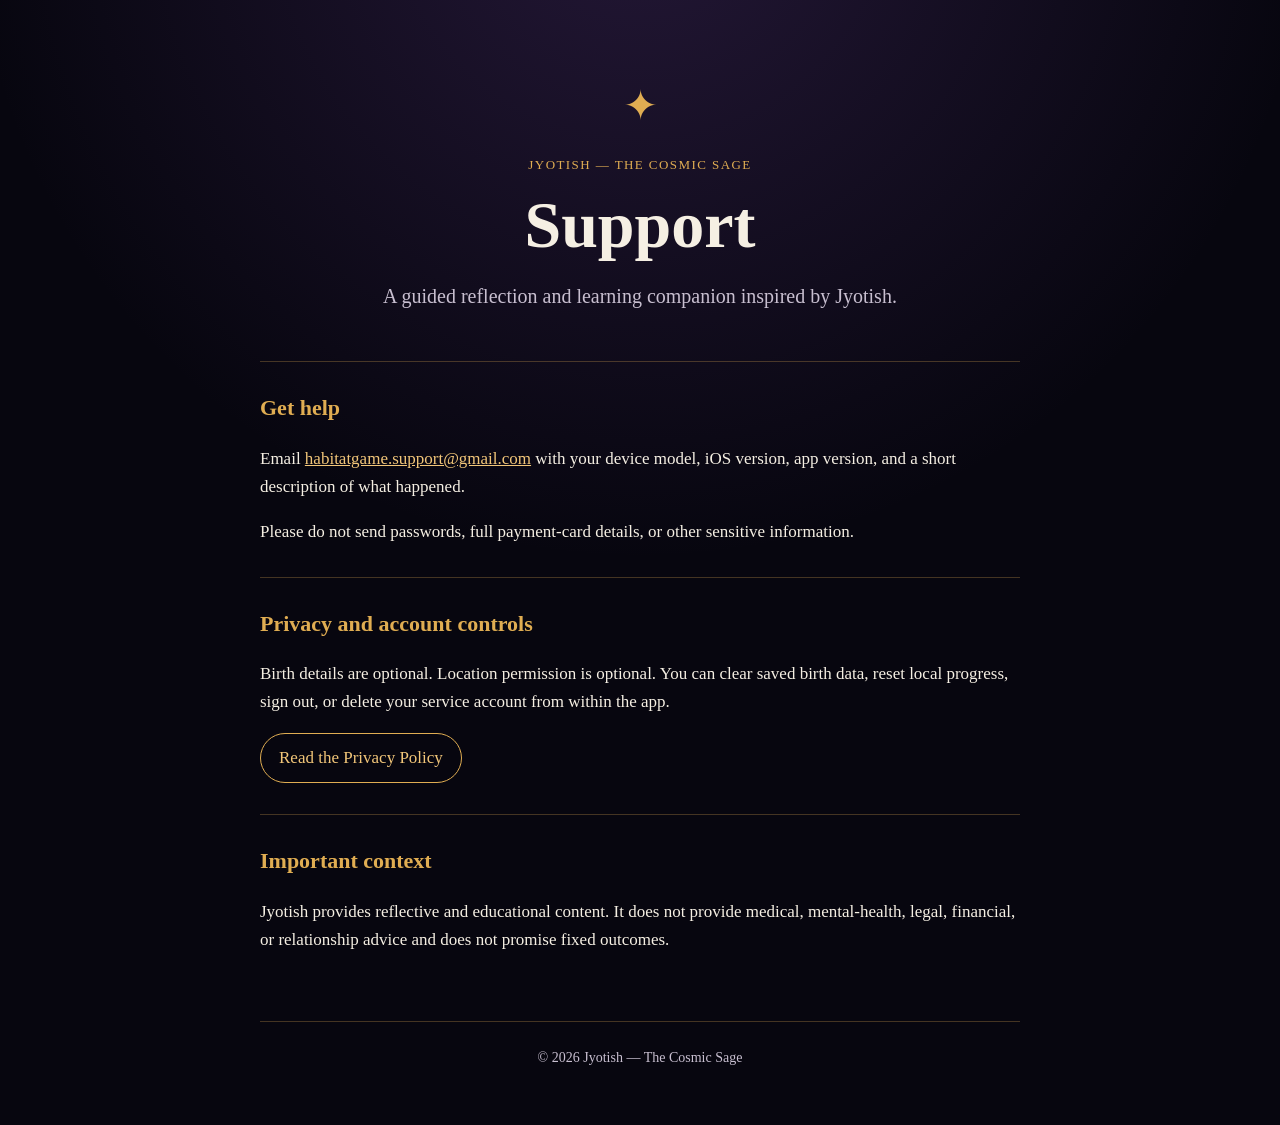
==== index.html @ 1ee9a3a3 "Publish Jyotish support and privacy pages" ====
<!doctype html>
<html lang="en">
<head>
  <meta charset="utf-8">
  <meta name="viewport" content="width=device-width, initial-scale=1">
  <title>Jyotish — The Cosmic Sage Support</title>
  <meta name="description" content="Support and privacy information for Jyotish — The Cosmic Sage.">
  <link rel="stylesheet" href="styles.css">
</head>
<body>
  <main>
    <header>
      <div class="mark" aria-hidden="true">✦</div>
      <p class="eyebrow">Jyotish — The Cosmic Sage</p>
      <h1>Support</h1>
      <p class="lede">A guided reflection and learning companion inspired by Jyotish.</p>
    </header>

    <section>
      <h2>Get help</h2>
      <p>Email <a href="mailto:habitatgame.support@gmail.com?subject=Jyotish%20Support">habitatgame.support@gmail.com</a> with your device model, iOS version, app version, and a short description of what happened.</p>
      <p>Please do not send passwords, full payment-card details, or other sensitive information.</p>
    </section>

    <section>
      <h2>Privacy and account controls</h2>
      <p>Birth details are optional. Location permission is optional. You can clear saved birth data, reset local progress, sign out, or delete your service account from within the app.</p>
      <p><a class="button" href="privacy.html">Read the Privacy Policy</a></p>
    </section>

    <section>
      <h2>Important context</h2>
      <p>Jyotish provides reflective and educational content. It does not provide medical, mental-health, legal, financial, or relationship advice and does not promise fixed outcomes.</p>
    </section>

    <footer>© 2026 Jyotish — The Cosmic Sage</footer>
  </main>
</body>
</html>
---- styles.css ----
:root {
  color-scheme: dark;
  --bg: #07060f;
  --surface: #12101f;
  --gold: #e0ad52;
  --text: #f5efe3;
  --muted: #c8bfd0;
  --line: rgba(224, 173, 82, 0.28);
}

* { box-sizing: border-box; }

body {
  margin: 0;
  background:
    radial-gradient(circle at 50% -10%, rgba(110, 68, 157, 0.28), transparent 42rem),
    var(--bg);
  color: var(--text);
  font: 17px/1.65 ui-serif, Georgia, Cambria, "Times New Roman", serif;
}

main { width: min(760px, calc(100% - 40px)); margin: 0 auto; padding: 72px 0 56px; }
header { text-align: center; margin-bottom: 48px; }
.mark { color: var(--gold); font-size: 42px; }
.eyebrow { color: var(--gold); letter-spacing: .11em; text-transform: uppercase; font-size: 13px; }
h1 { font-size: clamp(40px, 8vw, 66px); line-height: 1.08; margin: 8px 0 14px; }
h2 { color: var(--gold); font-size: 22px; margin-top: 0; }
.lede { color: var(--muted); font-size: 20px; }
section { border-top: 1px solid var(--line); padding: 28px 0 14px; }
a { color: #f2c679; }
.button { display: inline-block; border: 1px solid var(--gold); border-radius: 999px; padding: 10px 18px; text-decoration: none; }
footer { color: var(--muted); border-top: 1px solid var(--line); margin-top: 36px; padding-top: 24px; font-size: 14px; text-align: center; }
@media (max-width: 520px) { main { padding-top: 44px; } body { font-size: 16px; } }
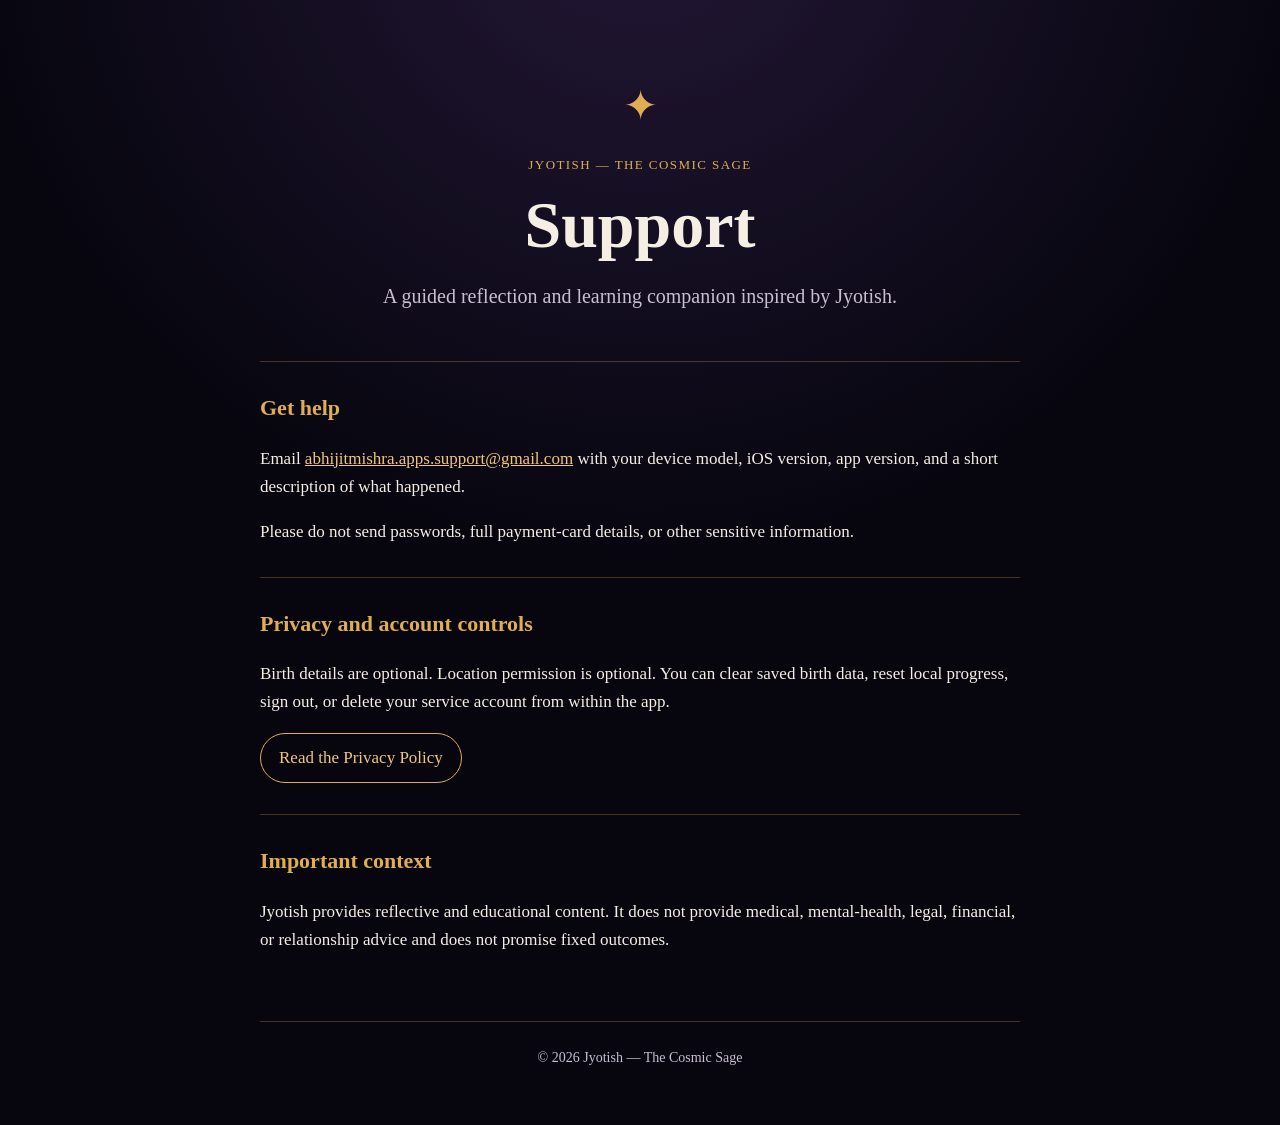
==== commit ae0e1ffe: "Update Jyotish support contact to shared apps inbox" ====
--- a/index.html
+++ b/index.html
@@ -18,7 +18,7 @@
 
     <section>
       <h2>Get help</h2>
-      <p>Email <a href="mailto:habitatgame.support@gmail.com?subject=Jyotish%20Support">habitatgame.support@gmail.com</a> with your device model, iOS version, app version, and a short description of what happened.</p>
+      <p>Email <a href="mailto:abhijitmishra.apps.support@gmail.com?subject=Jyotish%20Support">abhijitmishra.apps.support@gmail.com</a> with your device model, iOS version, app version, and a short description of what happened.</p>
       <p>Please do not send passwords, full payment-card details, or other sensitive information.</p>
     </section>
 
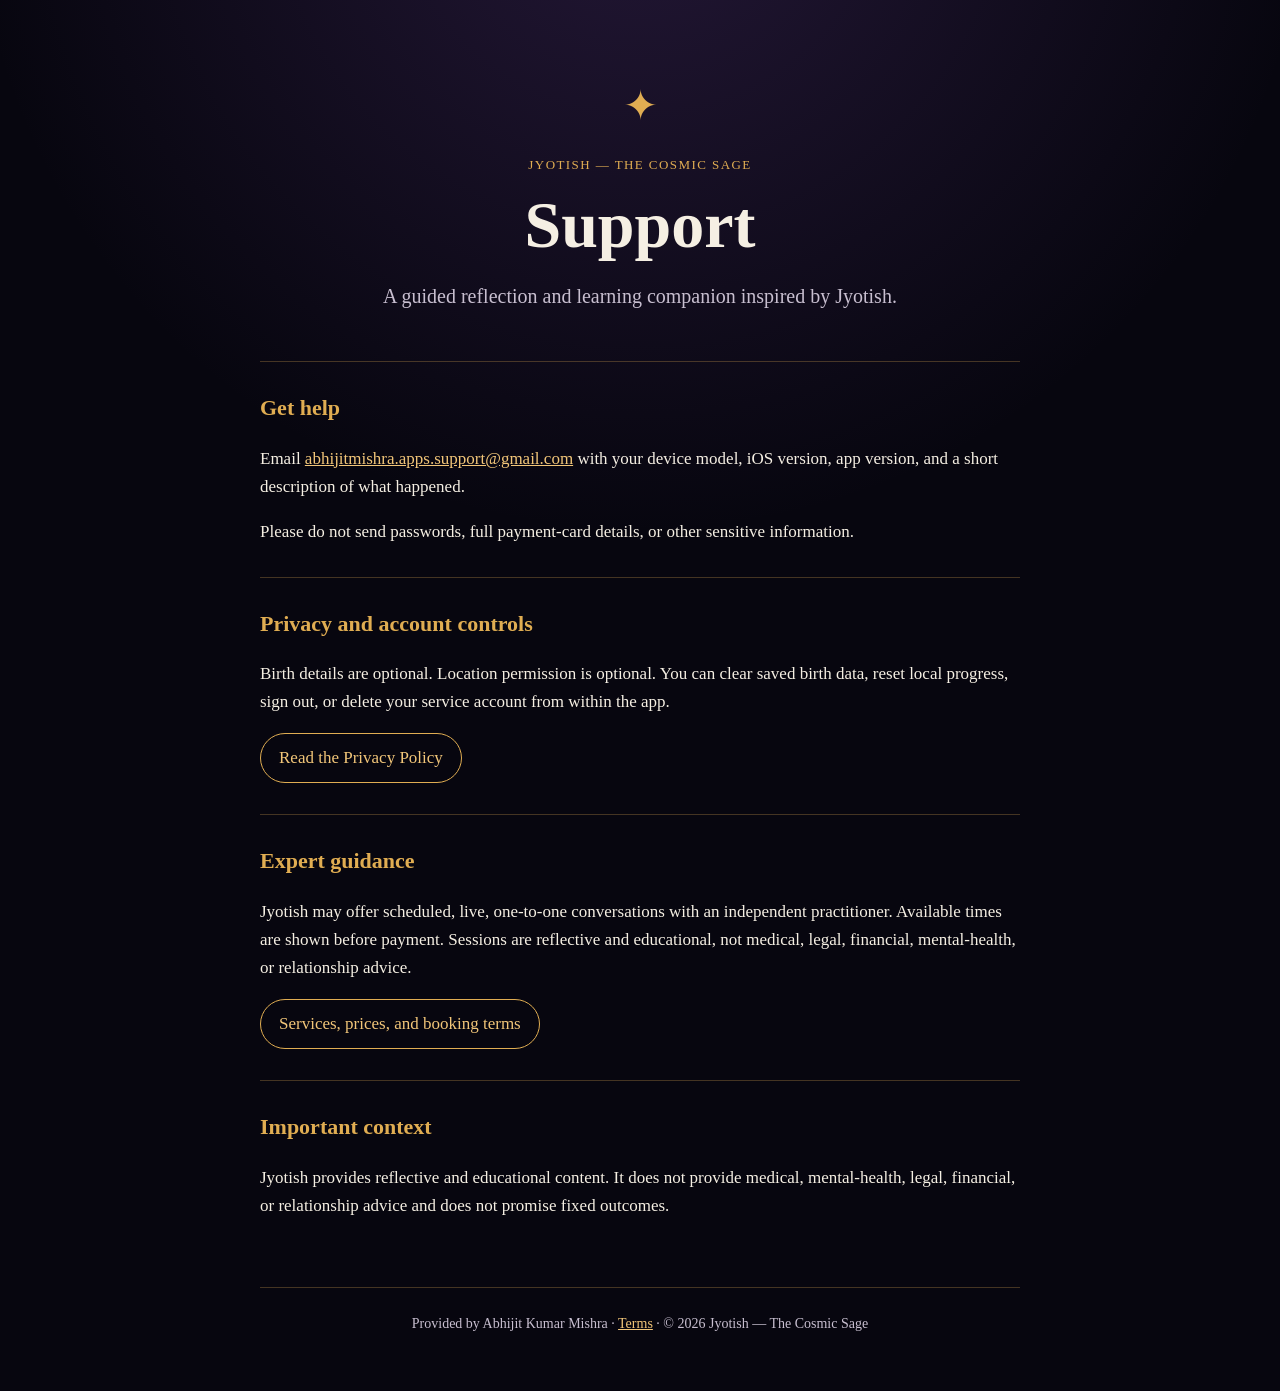
==== commit 9fe5f58b: "Publish expert guidance payment terms" ====
--- a/index.html
+++ b/index.html
@@ -29,11 +29,17 @@
     </section>
 
     <section>
+      <h2>Expert guidance</h2>
+      <p>Jyotish may offer scheduled, live, one-to-one conversations with an independent practitioner. Available times are shown before payment. Sessions are reflective and educational, not medical, legal, financial, mental-health, or relationship advice.</p>
+      <p><a class="button" href="expert-guidance.html">Services, prices, and booking terms</a></p>
+    </section>
+
+    <section>
       <h2>Important context</h2>
       <p>Jyotish provides reflective and educational content. It does not provide medical, mental-health, legal, financial, or relationship advice and does not promise fixed outcomes.</p>
     </section>
 
-    <footer>© 2026 Jyotish — The Cosmic Sage</footer>
+    <footer>Provided by Abhijit Kumar Mishra · <a href="terms.html">Terms</a> · © 2026 Jyotish — The Cosmic Sage</footer>
   </main>
 </body>
 </html>
